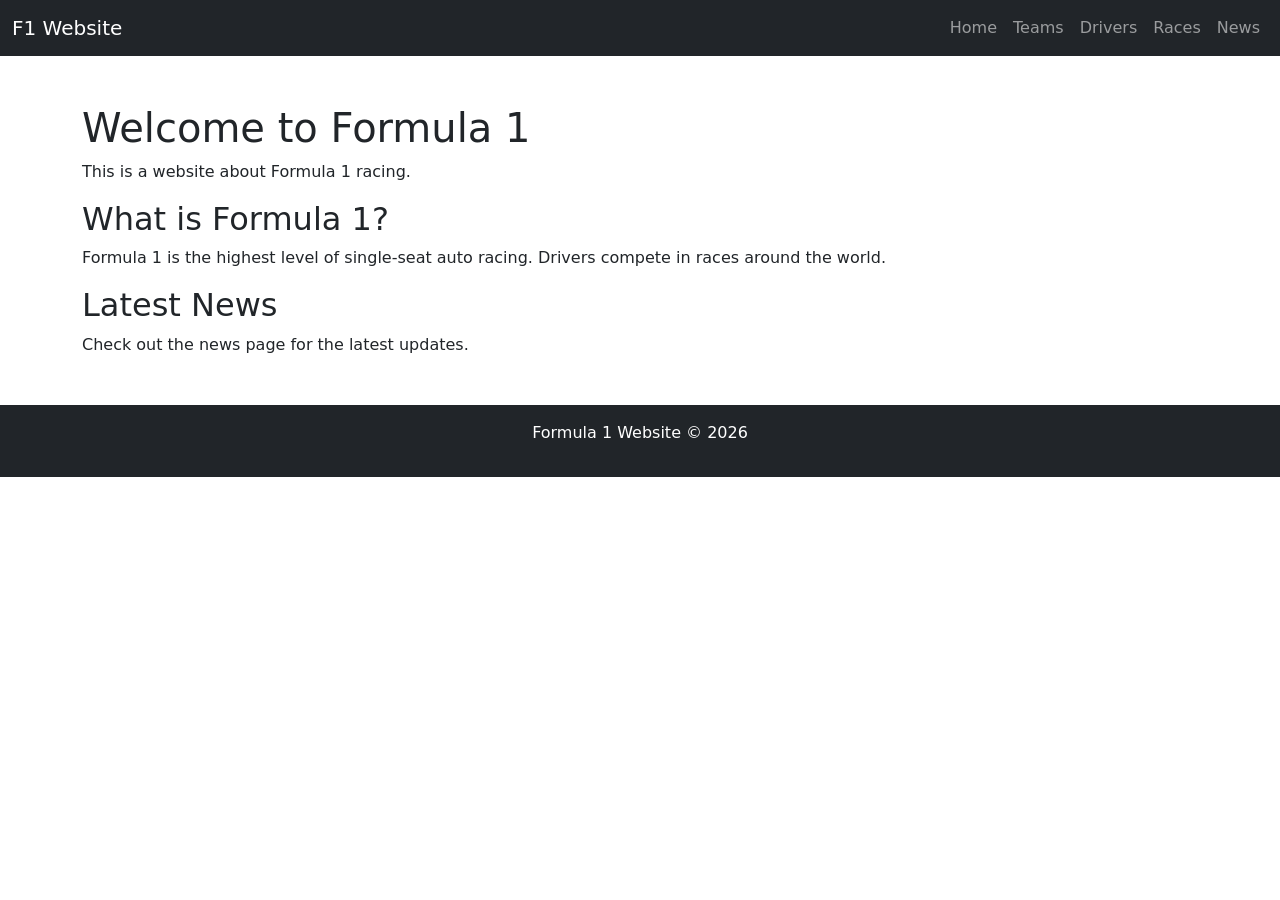
==== index.html @ 2538c76e "Create home page" ====
<!DOCTYPE html>
<html lang="en">
<head>
    <meta charset="UTF-8">
    <meta name="viewport" content="width=device-width, initial-scale=1.0">
    <title>Formula 1 Website</title>
    <link href="https://cdn.jsdelivr.net/npm/bootstrap@5.3.0/dist/css/bootstrap.min.css" rel="stylesheet">
    <link rel="stylesheet" href="css/style.css">
</head>
<body>
    <!-- Navigation -->
    <nav class="navbar navbar-expand-lg navbar-dark bg-dark">
        <div class="container-fluid">
            <a class="navbar-brand" href="index.html">F1 Website</a>
            <button class="navbar-toggler" type="button" data-bs-toggle="collapse" data-bs-target="#navbarNav">
                <span class="navbar-toggler-icon"></span>
            </button>
            <div class="collapse navbar-collapse" id="navbarNav">
                <ul class="navbar-nav ms-auto">
                    <li class="nav-item">
                        <a class="nav-link" href="index.html">Home</a>
                    </li>
                    <li class="nav-item">
                        <a class="nav-link" href="teams.html">Teams</a>
                    </li>
                    <li class="nav-item">
                        <a class="nav-link" href="drivers.html">Drivers</a>
                    </li>
                    <li class="nav-item">
                        <a class="nav-link" href="races.html">Races</a>
                    </li>
                    <li class="nav-item">
                        <a class="nav-link" href="news.html">News</a>
                    </li>
                </ul>
            </div>
        </div>
    </nav>

    <!-- Main Content -->
    <div class="container mt-5">
        <h1>Welcome to Formula 1</h1>
        <p>This is a website about Formula 1 racing.</p>
        
        <h2>What is Formula 1?</h2>
        <p>Formula 1 is the highest level of single-seat auto racing. Drivers compete in races around the world.</p>
        
        <h2>Latest News</h2>
        <p>Check out the news page for the latest updates.</p>
    </div>

    <!-- Footer -->
    <footer class="bg-dark text-white text-center mt-5 py-3">
        <p>Formula 1 Website &copy; 2026</p>
    </footer>

    <script src="https://cdn.jsdelivr.net/npm/bootstrap@5.3.0/dist/js/bootstrap.bundle.min.js"></script>
</body>
</html>
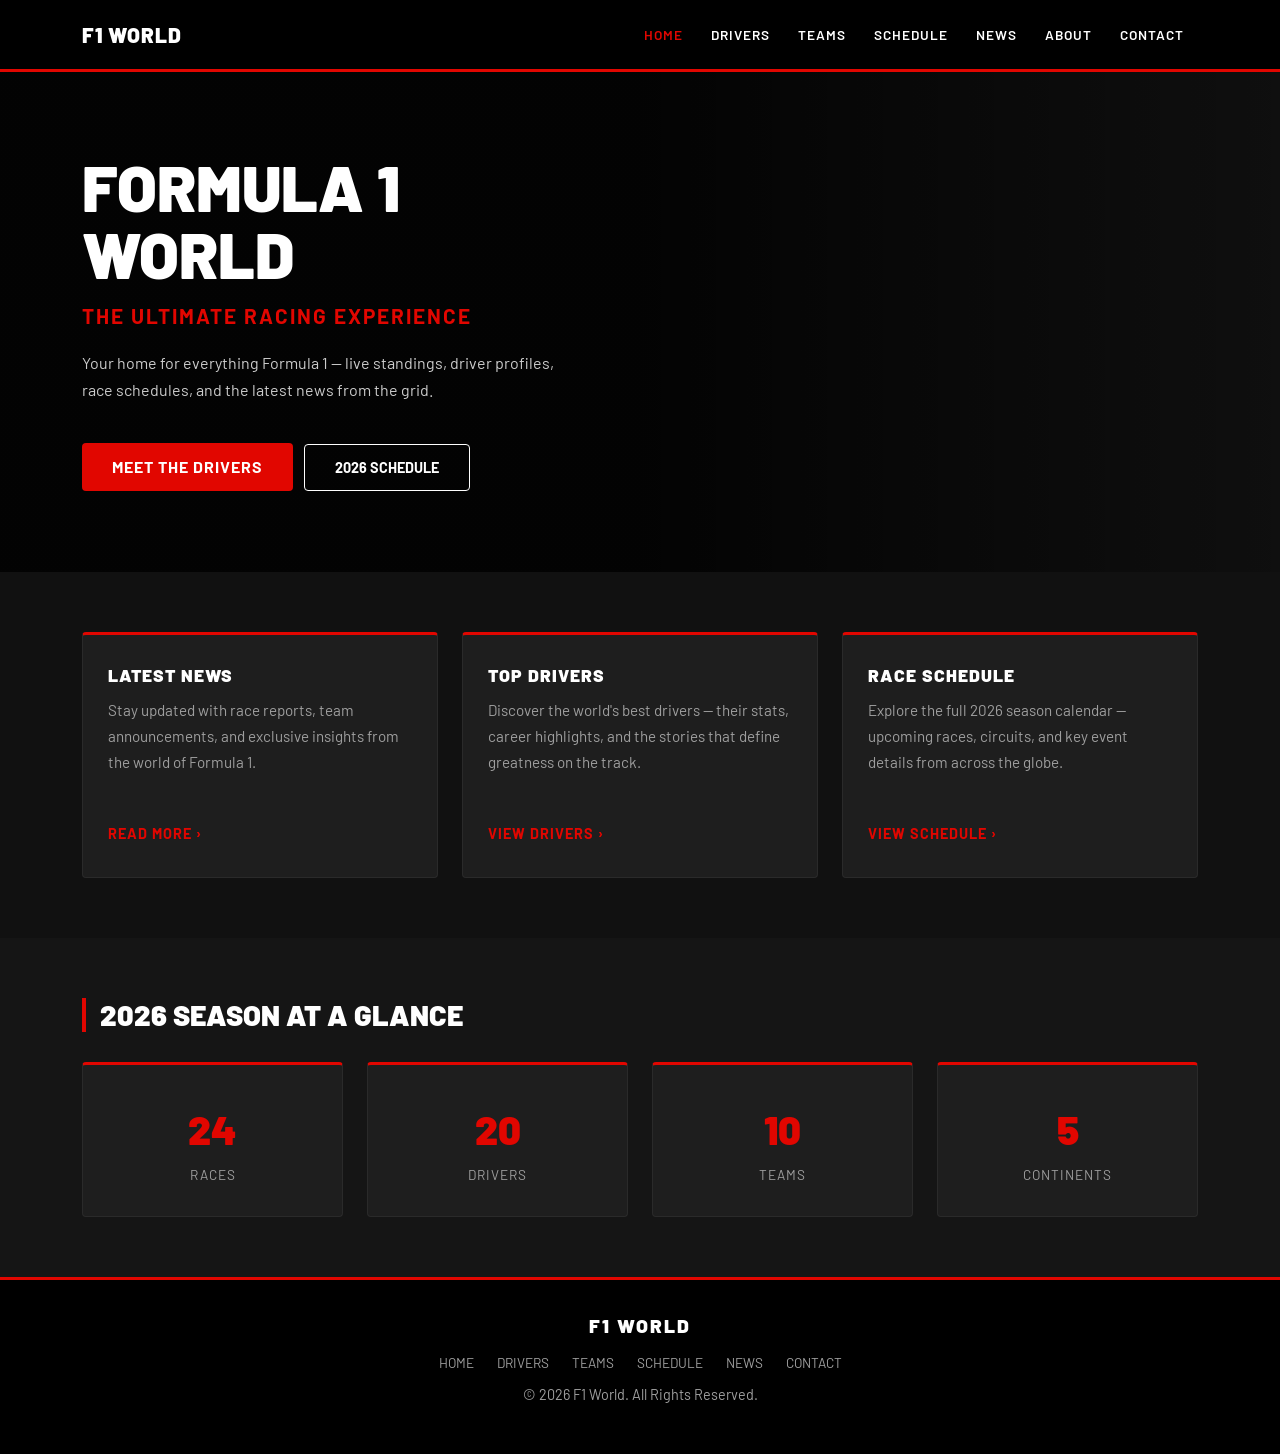
==== commit 12437728: "Add homepage with hero section and feature cards" ====
--- a/index.html
+++ b/index.html
@@ -3,57 +3,167 @@
 <head>
     <meta charset="UTF-8">
     <meta name="viewport" content="width=device-width, initial-scale=1.0">
-    <title>Formula 1 Website</title>
+    <title>F1 World - The Ultimate Racing Experience</title>
+    <!-- Bootstrap 5 CSS -->
     <link href="https://cdn.jsdelivr.net/npm/bootstrap@5.3.0/dist/css/bootstrap.min.css" rel="stylesheet">
+    <!-- Our custom CSS -->
     <link rel="stylesheet" href="css/style.css">
 </head>
 <body>
-    <!-- Navigation -->
-    <nav class="navbar navbar-expand-lg navbar-dark bg-dark">
-        <div class="container-fluid">
-            <a class="navbar-brand" href="index.html">F1 Website</a>
-            <button class="navbar-toggler" type="button" data-bs-toggle="collapse" data-bs-target="#navbarNav">
+
+    <!-- ===== NAVBAR ===== -->
+    <nav class="navbar navbar-expand-lg">
+        <div class="container">
+            <!-- Brand / Logo -->
+            <a class="navbar-brand" href="index.html">
+                <span>F1 World</span>
+            </a>
+
+            <!-- Hamburger button (shows on mobile) -->
+            <button class="navbar-toggler" type="button"
+                    data-bs-toggle="collapse"
+                    data-bs-target="#mainNavbar">
                 <span class="navbar-toggler-icon"></span>
             </button>
-            <div class="collapse navbar-collapse" id="navbarNav">
+
+            <!-- Nav links -->
+            <div class="collapse navbar-collapse" id="mainNavbar">
                 <ul class="navbar-nav ms-auto">
                     <li class="nav-item">
-                        <a class="nav-link" href="index.html">Home</a>
+                        <a class="nav-link active" href="index.html">Home</a>
+                    </li>
+                    <li class="nav-item">
+                        <a class="nav-link" href="drivers.html">Drivers</a>
                     </li>
                     <li class="nav-item">
                         <a class="nav-link" href="teams.html">Teams</a>
                     </li>
                     <li class="nav-item">
-                        <a class="nav-link" href="drivers.html">Drivers</a>
-                    </li>
-                    <li class="nav-item">
-                        <a class="nav-link" href="races.html">Races</a>
+                        <a class="nav-link" href="schedule.html">Schedule</a>
                     </li>
                     <li class="nav-item">
                         <a class="nav-link" href="news.html">News</a>
+                    </li>
+                    <li class="nav-item">
+                        <a class="nav-link" href="about.html">About</a>
+                    </li>
+                    <li class="nav-item">
+                        <a class="nav-link" href="contact.html">Contact</a>
                     </li>
                 </ul>
             </div>
         </div>
     </nav>
 
-    <!-- Main Content -->
-    <div class="container mt-5">
-        <h1>Welcome to Formula 1</h1>
-        <p>This is a website about Formula 1 racing.</p>
-        
-        <h2>What is Formula 1?</h2>
-        <p>Formula 1 is the highest level of single-seat auto racing. Drivers compete in races around the world.</p>
-        
-        <h2>Latest News</h2>
-        <p>Check out the news page for the latest updates.</p>
-    </div>
+    <!-- ===== HERO SECTION ===== -->
+    <section class="hero">
+        <div class="container">
+            <div class="row">
+                <div class="col-lg-7">
+                    <h1 class="hero-title">Formula 1<br>World</h1>
+                    <p class="hero-subtitle">The Ultimate Racing Experience</p>
+                    <p class="mt-3" style="color: #ccc; max-width: 480px;">
+                        Your home for everything Formula 1 — live standings, driver profiles, 
+                        race schedules, and the latest news from the grid.
+                    </p>
+                    <a href="drivers.html" class="btn btn-f1 mt-4 me-2">Meet the Drivers</a>
+                    <a href="schedule.html" class="btn mt-4" style="border:1px solid #fff; color:#fff; padding:12px 30px; border-radius:4px; font-weight:700; text-transform:uppercase; font-size:0.9rem;">
+                        2026 Schedule
+                    </a>
+                </div>
+            </div>
+        </div>
+    </section>
 
-    <!-- Footer -->
-    <footer class="bg-dark text-white text-center mt-5 py-3">
-        <p>Formula 1 Website &copy; 2026</p>
+    <!-- ===== FEATURE CARDS ===== -->
+    <section style="padding: 60px 0; background-color: #111;">
+        <div class="container">
+            <div class="row g-4">
+
+                <!-- Card 1: Latest News -->
+                <div class="col-md-4">
+                    <div class="feature-card">
+                        <h3>Latest News</h3>
+                        <p>Stay updated with race reports, team announcements, and exclusive insights from the world of Formula 1.</p>
+                        <br>
+                        <a href="news.html">Read More &rsaquo;</a>
+                    </div>
+                </div>
+
+                <!-- Card 2: Top Drivers -->
+                <div class="col-md-4">
+                    <div class="feature-card">
+                        <h3>Top Drivers</h3>
+                        <p>Discover the world's best drivers — their stats, career highlights, and the stories that define greatness on the track.</p>
+                        <br>
+                        <a href="drivers.html">View Drivers &rsaquo;</a>
+                    </div>
+                </div>
+
+                <!-- Card 3: Race Schedule -->
+                <div class="col-md-4">
+                    <div class="feature-card">
+                        <h3>Race Schedule</h3>
+                        <p>Explore the full 2026 season calendar — upcoming races, circuits, and key event details from across the globe.</p>
+                        <br>
+                        <a href="schedule.html">View Schedule &rsaquo;</a>
+                    </div>
+                </div>
+
+            </div>
+        </div>
+    </section>
+
+    <!-- ===== 2026 SEASON SNAPSHOT ===== -->
+    <section style="padding: 60px 0;">
+        <div class="container">
+            <h2 class="section-title">2026 Season at a Glance</h2>
+            <div class="row g-4 text-center">
+                <div class="col-6 col-md-3">
+                    <div style="border: 1px solid #2a2a2a; border-top: 3px solid #e10600; padding: 30px 10px; border-radius:4px; background:#1e1e1e;">
+                        <div style="font-size:2.5rem; font-weight:900; color:#e10600;">24</div>
+                        <div style="color:#9e9e9e; font-size:0.85rem; text-transform:uppercase; letter-spacing:1px;">Races</div>
+                    </div>
+                </div>
+                <div class="col-6 col-md-3">
+                    <div style="border: 1px solid #2a2a2a; border-top: 3px solid #e10600; padding: 30px 10px; border-radius:4px; background:#1e1e1e;">
+                        <div style="font-size:2.5rem; font-weight:900; color:#e10600;">20</div>
+                        <div style="color:#9e9e9e; font-size:0.85rem; text-transform:uppercase; letter-spacing:1px;">Drivers</div>
+                    </div>
+                </div>
+                <div class="col-6 col-md-3">
+                    <div style="border: 1px solid #2a2a2a; border-top: 3px solid #e10600; padding: 30px 10px; border-radius:4px; background:#1e1e1e;">
+                        <div style="font-size:2.5rem; font-weight:900; color:#e10600;">10</div>
+                        <div style="color:#9e9e9e; font-size:0.85rem; text-transform:uppercase; letter-spacing:1px;">Teams</div>
+                    </div>
+                </div>
+                <div class="col-6 col-md-3">
+                    <div style="border: 1px solid #2a2a2a; border-top: 3px solid #e10600; padding: 30px 10px; border-radius:4px; background:#1e1e1e;">
+                        <div style="font-size:2.5rem; font-weight:900; color:#e10600;">5</div>
+                        <div style="color:#9e9e9e; font-size:0.85rem; text-transform:uppercase; letter-spacing:1px;">Continents</div>
+                    </div>
+                </div>
+            </div>
+        </div>
+    </section>
+
+    <!-- ===== FOOTER ===== -->
+    <footer>
+        <div class="container">
+            <div class="footer-brand">F1 World</div>
+            <div class="mb-2">
+                <a href="index.html">Home</a>
+                <a href="drivers.html">Drivers</a>
+                <a href="teams.html">Teams</a>
+                <a href="schedule.html">Schedule</a>
+                <a href="news.html">News</a>
+                <a href="contact.html">Contact</a>
+            </div>
+            <p>&copy; 2026 F1 World. All Rights Reserved.</p>
+        </div>
     </footer>
 
+    <!-- Bootstrap 5 JS (needed for the mobile navbar toggle) -->
     <script src="https://cdn.jsdelivr.net/npm/bootstrap@5.3.0/dist/js/bootstrap.bundle.min.js"></script>
 </body>
-</html>
+</html>
--- a/css/style.css
+++ b/css/style.css
@@ -0,0 +1,388 @@
+@import url('https://fonts.googleapis.com/css2?family=Barlow:wght@400;600;700;900&display=swap');
+
+:root {
+    --f1-red: #e10600;
+    --f1-dark: #151515;
+    --f1-card: #1e1e1e;
+    --f1-gray: #9e9e9e;
+    --f1-white: #ffffff;
+    --f1-border: #2a2a2a;
+}
+
+* {
+    box-sizing: border-box;
+    margin: 0;
+    padding: 0;
+}
+
+body {
+    background-color: var(--f1-dark);
+    color: var(--f1-white);
+    font-family: 'Barlow', Arial, sans-serif;
+    font-size: 16px;
+    line-height: 1.7;
+}
+
+
+.navbar {
+    background-color: #000000 !important;
+    border-bottom: 3px solid var(--f1-red);
+    padding: 12px 0;
+}
+
+.navbar-brand img {
+    height: 30px;
+}
+
+.navbar-brand span {
+    color: var(--f1-white);
+    font-size: 1.3rem;
+    font-weight: 900;
+    letter-spacing: 1px;
+    text-transform: uppercase;
+}
+
+.navbar-nav .nav-link {
+    color: var(--f1-white) !important;
+    font-weight: 600;
+    text-transform: uppercase;
+    font-size: 0.85rem;
+    letter-spacing: 1px;
+    padding: 8px 14px !important;
+    transition: color 0.2s;
+}
+
+.navbar-nav .nav-link:hover,
+.navbar-nav .nav-link.active {
+    color: var(--f1-red) !important;
+}
+
+.navbar-toggler {
+    border-color: var(--f1-red);
+}
+
+.navbar-toggler-icon {
+    filter: invert(1);
+}
+
+.hero {
+    background: linear-gradient(to right, rgba(0,0,0,0.85) 50%, rgba(0,0,0,0.3) 100%),
+                url('https://images.unsplash.com/photo-1541773367428-7e7df2e52c77?w=1400&q=80') center/cover no-repeat;
+    min-height: 500px;
+    display: flex;
+    align-items: center;
+    padding: 80px 0;
+}
+
+.hero-title {
+    font-size: 4rem;
+    font-weight: 900;
+    line-height: 1.05;
+    text-transform: uppercase;
+    color: var(--f1-white);
+}
+
+.hero-subtitle {
+    color: var(--f1-red);
+    font-size: 1.3rem;
+    font-weight: 700;
+    text-transform: uppercase;
+    letter-spacing: 2px;
+    margin-top: 10px;
+}
+
+
+.page-banner {
+    background-color: #000;
+    border-bottom: 3px solid var(--f1-red);
+    padding: 40px 0;
+    text-align: center;
+}
+
+.page-banner h1 {
+    font-size: 2.5rem;
+    font-weight: 900;
+    text-transform: uppercase;
+    color: var(--f1-white);
+}
+
+.page-banner p {
+    color: var(--f1-gray);
+    font-size: 1rem;
+}
+
+.feature-card {
+    background-color: var(--f1-card);
+    border: 1px solid var(--f1-border);
+    border-top: 3px solid var(--f1-red);
+    border-radius: 4px;
+    padding: 30px 25px;
+    height: 100%;
+    transition: transform 0.2s, border-color 0.2s;
+}
+
+.feature-card:hover {
+    transform: translateY(-4px);
+    border-color: var(--f1-red);
+}
+
+.feature-card h3 {
+    font-size: 1.1rem;
+    font-weight: 900;
+    text-transform: uppercase;
+    letter-spacing: 1px;
+    margin-bottom: 12px;
+    color: var(--f1-white);
+}
+
+.feature-card p {
+    color: var(--f1-gray);
+    font-size: 0.95rem;
+}
+
+.feature-card a {
+    color: var(--f1-red);
+    font-weight: 700;
+    text-decoration: none;
+    font-size: 0.9rem;
+    text-transform: uppercase;
+    letter-spacing: 1px;
+}
+
+.feature-card a:hover {
+    text-decoration: underline;
+}
+
+.section-title {
+    font-size: 1.8rem;
+    font-weight: 900;
+    text-transform: uppercase;
+    color: var(--f1-white);
+    border-left: 4px solid var(--f1-red);
+    padding-left: 14px;
+    margin-bottom: 30px;
+}
+
+
+.driver-card {
+    background-color: var(--f1-card);
+    border: 1px solid var(--f1-border);
+    border-radius: 4px;
+    overflow: hidden;
+    transition: transform 0.2s;
+}
+
+.driver-card:hover {
+    transform: translateY(-4px);
+}
+
+.driver-card-top {
+    background-color: #000;
+    padding: 20px 20px 0 20px;
+    position: relative;
+}
+
+.driver-number {
+    font-size: 3.5rem;
+    font-weight: 900;
+    color: var(--f1-red);
+    opacity: 0.2;
+    position: absolute;
+    top: 10px;
+    right: 15px;
+    line-height: 1;
+}
+
+.driver-card-top h5 {
+    font-size: 1rem;
+    font-weight: 900;
+    text-transform: uppercase;
+    color: var(--f1-white);
+    margin: 0;
+}
+
+.driver-team {
+    color: var(--f1-gray);
+    font-size: 0.8rem;
+    text-transform: uppercase;
+    letter-spacing: 1px;
+}
+
+.driver-flag {
+    font-size: 1.5rem;
+    margin-top: 8px;
+    display: block;
+}
+
+.driver-stats {
+    padding: 15px 20px;
+    border-top: 1px solid var(--f1-border);
+    display: flex;
+    gap: 20px;
+}
+
+.driver-stats span {
+    font-size: 0.8rem;
+    color: var(--f1-gray);
+    text-transform: uppercase;
+    letter-spacing: 0.5px;
+}
+
+.driver-stats strong {
+    display: block;
+    font-size: 1.1rem;
+    font-weight: 900;
+    color: var(--f1-white);
+}
+
+.stripe-mercedes { border-top: 4px solid #00d2be; }
+.stripe-redbull   { border-top: 4px solid #0600ef; }
+.stripe-ferrari   { border-top: 4px solid #dc0000; }
+.stripe-mclaren   { border-top: 4px solid #ff8000; }
+.stripe-alpine    { border-top: 4px solid #0090ff; }
+.stripe-aston     { border-top: 4px solid #006f62; }
+.stripe-williams  { border-top: 4px solid #005aff; }
+.stripe-haas      { border-top: 4px solid #b6babd; }
+.stripe-rb        { border-top: 4px solid #1434cb; }
+.stripe-sauber    { border-top: 4px solid #52e252; }
+
+/* ---- Contact Form ---- */
+.contact-section {
+    padding: 60px 0;
+}
+
+.contact-form-wrapper {
+    background-color: var(--f1-card);
+    border: 1px solid var(--f1-border);
+    border-top: 3px solid var(--f1-red);
+    border-radius: 4px;
+    padding: 40px;
+}
+
+.contact-form-wrapper label {
+    color: var(--f1-gray);
+    font-size: 0.85rem;
+    font-weight: 700;
+    text-transform: uppercase;
+    letter-spacing: 1px;
+    margin-bottom: 6px;
+}
+
+.contact-form-wrapper .form-control,
+.contact-form-wrapper .form-select {
+    background-color: #111;
+    border: 1px solid var(--f1-border);
+    color: var(--f1-white);
+    border-radius: 4px;
+    padding: 12px 16px;
+    font-size: 1rem;
+    font-family: 'Barlow', Arial, sans-serif;
+}
+
+.contact-form-wrapper .form-control:focus,
+.contact-form-wrapper .form-select:focus {
+    background-color: #111;
+    border-color: var(--f1-red);
+    color: var(--f1-white);
+    box-shadow: 0 0 0 2px rgba(225, 6, 0, 0.25);
+}
+
+.contact-form-wrapper .form-control::placeholder {
+    color: #555;
+}
+
+.btn-f1 {
+    background-color: var(--f1-red);
+    color: var(--f1-white);
+    font-weight: 700;
+    text-transform: uppercase;
+    letter-spacing: 1px;
+    border: none;
+    padding: 12px 30px;
+    border-radius: 4px;
+    font-size: 1rem;
+    cursor: pointer;
+    transition: background-color 0.2s;
+}
+
+.btn-f1:hover {
+    background-color: #b80500;
+    color: var(--f1-white);
+}
+
+.error-msg {
+    color: var(--f1-red);
+    font-size: 0.82rem;
+    margin-top: 4px;
+    display: none;
+}
+
+.contact-info-box {
+    background-color: var(--f1-card);
+    border: 1px solid var(--f1-border);
+    border-radius: 4px;
+    padding: 25px;
+    margin-bottom: 20px;
+}
+
+.contact-info-box h5 {
+    font-weight: 900;
+    text-transform: uppercase;
+    font-size: 0.95rem;
+    color: var(--f1-white);
+    margin-bottom: 8px;
+}
+
+.contact-info-box p {
+    color: var(--f1-gray);
+    font-size: 0.9rem;
+    margin: 0;
+}
+
+.contact-info-box a {
+    color: var(--f1-red);
+    text-decoration: none;
+}
+
+/* ---- Footer ---- */
+footer {
+    background-color: #000;
+    border-top: 3px solid var(--f1-red);
+    padding: 30px 0;
+    text-align: center;
+    color: var(--f1-gray);
+    font-size: 0.9rem;
+}
+
+footer .footer-brand {
+    font-size: 1.2rem;
+    font-weight: 900;
+    text-transform: uppercase;
+    color: var(--f1-white);
+    letter-spacing: 2px;
+    margin-bottom: 8px;
+}
+
+footer a {
+    color: var(--f1-gray);
+    text-decoration: none;
+    margin: 0 10px;
+    font-size: 0.85rem;
+    text-transform: uppercase;
+}
+
+footer a:hover {
+    color: var(--f1-red);
+}
+
+/* ---- Responsive tweaks ---- */
+@media (max-width: 768px) {
+    .hero-title {
+        font-size: 2.5rem;
+    }
+
+    .hero {
+        min-height: 380px;
+        padding: 60px 0;
+    }
+}
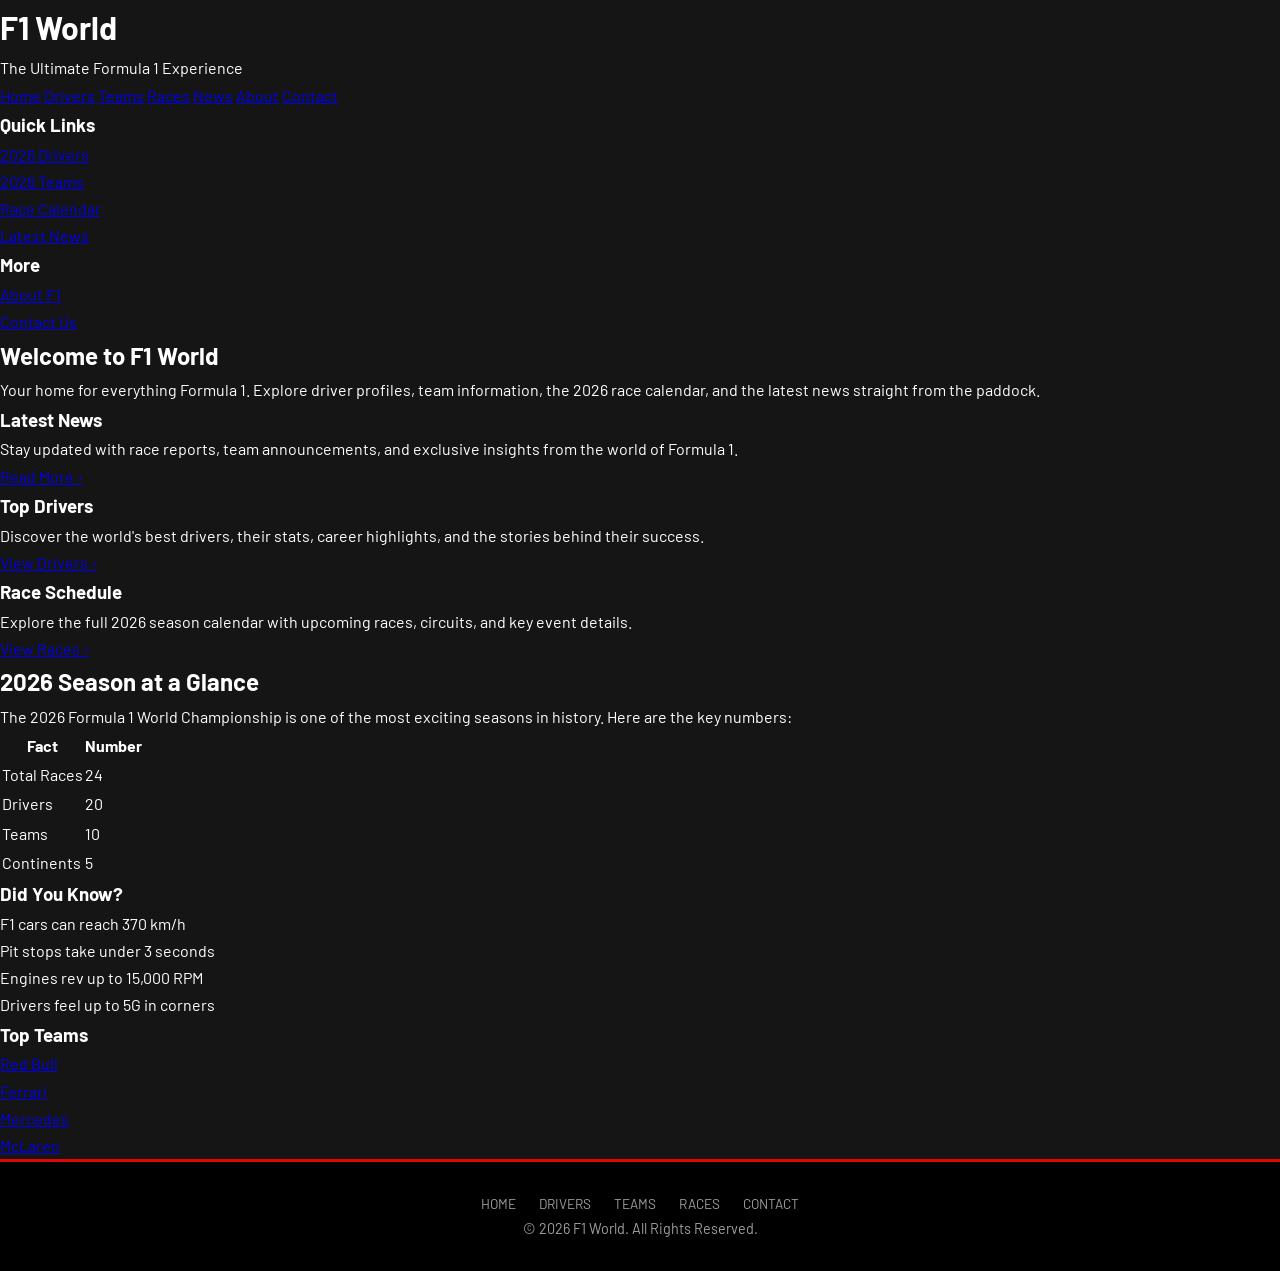
==== commit 4130a549: "Update index page" ====
--- a/index.html
+++ b/index.html
@@ -2,168 +2,132 @@
 <html lang="en">
 <head>
     <meta charset="UTF-8">
-    <meta name="viewport" content="width=device-width, initial-scale=1.0">
-    <title>F1 World - The Ultimate Racing Experience</title>
-    <!-- Bootstrap 5 CSS -->
-    <link href="https://cdn.jsdelivr.net/npm/bootstrap@5.3.0/dist/css/bootstrap.min.css" rel="stylesheet">
-    <!-- Our custom CSS -->
+    <title>F1 World - Home</title>
     <link rel="stylesheet" href="css/style.css">
 </head>
 <body>
 
-    <!-- ===== NAVBAR ===== -->
-    <nav class="navbar navbar-expand-lg">
-        <div class="container">
-            <!-- Brand / Logo -->
-            <a class="navbar-brand" href="index.html">
-                <span>F1 World</span>
-            </a>
+    <!-- Header -->
+    <header>
+        <h1>F1 World</h1>
+        <p>The Ultimate Formula 1 Experience</p>
+    </header>
 
-            <!-- Hamburger button (shows on mobile) -->
-            <button class="navbar-toggler" type="button"
-                    data-bs-toggle="collapse"
-                    data-bs-target="#mainNavbar">
-                <span class="navbar-toggler-icon"></span>
-            </button>
-
-            <!-- Nav links -->
-            <div class="collapse navbar-collapse" id="mainNavbar">
-                <ul class="navbar-nav ms-auto">
-                    <li class="nav-item">
-                        <a class="nav-link active" href="index.html">Home</a>
-                    </li>
-                    <li class="nav-item">
-                        <a class="nav-link" href="drivers.html">Drivers</a>
-                    </li>
-                    <li class="nav-item">
-                        <a class="nav-link" href="teams.html">Teams</a>
-                    </li>
-                    <li class="nav-item">
-                        <a class="nav-link" href="schedule.html">Schedule</a>
-                    </li>
-                    <li class="nav-item">
-                        <a class="nav-link" href="news.html">News</a>
-                    </li>
-                    <li class="nav-item">
-                        <a class="nav-link" href="about.html">About</a>
-                    </li>
-                    <li class="nav-item">
-                        <a class="nav-link" href="contact.html">Contact</a>
-                    </li>
-                </ul>
-            </div>
-        </div>
+    <!-- Top Navigation Bar -->
+    <nav class="top-nav">
+        <a href="index.html">Home</a>
+        <a href="drivers.html">Drivers</a>
+        <a href="teams.html">Teams</a>
+        <a href="races.html">Races</a>
+        <a href="news.html">News</a>
+        <a href="about.html">About</a>
+        <a href="contact.html">Contact</a>
     </nav>
 
-    <!-- ===== HERO SECTION ===== -->
-    <section class="hero">
-        <div class="container">
-            <div class="row">
-                <div class="col-lg-7">
-                    <h1 class="hero-title">Formula 1<br>World</h1>
-                    <p class="hero-subtitle">The Ultimate Racing Experience</p>
-                    <p class="mt-3" style="color: #ccc; max-width: 480px;">
-                        Your home for everything Formula 1 — live standings, driver profiles, 
-                        race schedules, and the latest news from the grid.
-                    </p>
-                    <a href="drivers.html" class="btn btn-f1 mt-4 me-2">Meet the Drivers</a>
-                    <a href="schedule.html" class="btn mt-4" style="border:1px solid #fff; color:#fff; padding:12px 30px; border-radius:4px; font-weight:700; text-transform:uppercase; font-size:0.9rem;">
-                        2026 Schedule
-                    </a>
+    <!-- Main Layout -->
+    <div class="container">
+
+        <!-- Left Sidebar -->
+        <aside class="sidebar left-sidebar">
+            <h3>Quick Links</h3>
+            <ul>
+                <li><a href="drivers.html">2026 Drivers</a></li>
+                <li><a href="teams.html">2026 Teams</a></li>
+                <li><a href="races.html">Race Calendar</a></li>
+                <li><a href="news.html">Latest News</a></li>
+            </ul>
+            <h3>More</h3>
+            <ul>
+                <li><a href="about.html">About F1</a></li>
+                <li><a href="contact.html">Contact Us</a></li>
+            </ul>
+        </aside>
+
+        <!-- Main Content -->
+        <main>
+            <h2>Welcome to F1 World</h2>
+            <p>
+                Your home for everything Formula 1. Explore driver profiles,
+                team information, the 2026 race calendar, and the latest news
+                straight from the paddock.
+            </p>
+
+            <!-- Feature Cards -->
+            <div class="cards-row">
+                <div class="card">
+                    <h3>Latest News</h3>
+                    <p>Stay updated with race reports, team announcements, and exclusive insights from the world of Formula 1.</p>
+                    <a href="news.html">Read More &rsaquo;</a>
+                </div>
+                <div class="card">
+                    <h3>Top Drivers</h3>
+                    <p>Discover the world's best drivers, their stats, career highlights, and the stories behind their success.</p>
+                    <a href="drivers.html">View Drivers &rsaquo;</a>
+                </div>
+                <div class="card">
+                    <h3>Race Schedule</h3>
+                    <p>Explore the full 2026 season calendar with upcoming races, circuits, and key event details.</p>
+                    <a href="races.html">View Races &rsaquo;</a>
                 </div>
             </div>
-        </div>
-    </section>
 
-    <!-- ===== FEATURE CARDS ===== -->
-    <section style="padding: 60px 0; background-color: #111;">
-        <div class="container">
-            <div class="row g-4">
+            <h2>2026 Season at a Glance</h2>
+            <p>The 2026 Formula 1 World Championship is one of the most exciting seasons in history. Here are the key numbers:</p>
+            <table>
+                <tr>
+                    <th>Fact</th>
+                    <th>Number</th>
+                </tr>
+                <tr>
+                    <td>Total Races</td>
+                    <td>24</td>
+                </tr>
+                <tr>
+                    <td>Drivers</td>
+                    <td>20</td>
+                </tr>
+                <tr>
+                    <td>Teams</td>
+                    <td>10</td>
+                </tr>
+                <tr>
+                    <td>Continents</td>
+                    <td>5</td>
+                </tr>
+            </table>
+        </main>
 
-                <!-- Card 1: Latest News -->
-                <div class="col-md-4">
-                    <div class="feature-card">
-                        <h3>Latest News</h3>
-                        <p>Stay updated with race reports, team announcements, and exclusive insights from the world of Formula 1.</p>
-                        <br>
-                        <a href="news.html">Read More &rsaquo;</a>
-                    </div>
-                </div>
+        <!-- Right Sidebar -->
+        <aside class="sidebar right-sidebar">
+            <h3>Did You Know?</h3>
+            <ul>
+                <li>F1 cars can reach 370 km/h</li>
+                <li>Pit stops take under 3 seconds</li>
+                <li>Engines rev up to 15,000 RPM</li>
+                <li>Drivers feel up to 5G in corners</li>
+            </ul>
+            <h3>Top Teams</h3>
+            <ul>
+                <li><a href="teams.html">Red Bull</a></li>
+                <li><a href="teams.html">Ferrari</a></li>
+                <li><a href="teams.html">Mercedes</a></li>
+                <li><a href="teams.html">McLaren</a></li>
+            </ul>
+        </aside>
 
-                <!-- Card 2: Top Drivers -->
-                <div class="col-md-4">
-                    <div class="feature-card">
-                        <h3>Top Drivers</h3>
-                        <p>Discover the world's best drivers — their stats, career highlights, and the stories that define greatness on the track.</p>
-                        <br>
-                        <a href="drivers.html">View Drivers &rsaquo;</a>
-                    </div>
-                </div>
+    </div><!-- end .container -->
 
-                <!-- Card 3: Race Schedule -->
-                <div class="col-md-4">
-                    <div class="feature-card">
-                        <h3>Race Schedule</h3>
-                        <p>Explore the full 2026 season calendar — upcoming races, circuits, and key event details from across the globe.</p>
-                        <br>
-                        <a href="schedule.html">View Schedule &rsaquo;</a>
-                    </div>
-                </div>
-
-            </div>
-        </div>
-    </section>
-
-    <!-- ===== 2026 SEASON SNAPSHOT ===== -->
-    <section style="padding: 60px 0;">
-        <div class="container">
-            <h2 class="section-title">2026 Season at a Glance</h2>
-            <div class="row g-4 text-center">
-                <div class="col-6 col-md-3">
-                    <div style="border: 1px solid #2a2a2a; border-top: 3px solid #e10600; padding: 30px 10px; border-radius:4px; background:#1e1e1e;">
-                        <div style="font-size:2.5rem; font-weight:900; color:#e10600;">24</div>
-                        <div style="color:#9e9e9e; font-size:0.85rem; text-transform:uppercase; letter-spacing:1px;">Races</div>
-                    </div>
-                </div>
-                <div class="col-6 col-md-3">
-                    <div style="border: 1px solid #2a2a2a; border-top: 3px solid #e10600; padding: 30px 10px; border-radius:4px; background:#1e1e1e;">
-                        <div style="font-size:2.5rem; font-weight:900; color:#e10600;">20</div>
-                        <div style="color:#9e9e9e; font-size:0.85rem; text-transform:uppercase; letter-spacing:1px;">Drivers</div>
-                    </div>
-                </div>
-                <div class="col-6 col-md-3">
-                    <div style="border: 1px solid #2a2a2a; border-top: 3px solid #e10600; padding: 30px 10px; border-radius:4px; background:#1e1e1e;">
-                        <div style="font-size:2.5rem; font-weight:900; color:#e10600;">10</div>
-                        <div style="color:#9e9e9e; font-size:0.85rem; text-transform:uppercase; letter-spacing:1px;">Teams</div>
-                    </div>
-                </div>
-                <div class="col-6 col-md-3">
-                    <div style="border: 1px solid #2a2a2a; border-top: 3px solid #e10600; padding: 30px 10px; border-radius:4px; background:#1e1e1e;">
-                        <div style="font-size:2.5rem; font-weight:900; color:#e10600;">5</div>
-                        <div style="color:#9e9e9e; font-size:0.85rem; text-transform:uppercase; letter-spacing:1px;">Continents</div>
-                    </div>
-                </div>
-            </div>
-        </div>
-    </section>
-
-    <!-- ===== FOOTER ===== -->
+    <!-- Footer -->
     <footer>
-        <div class="container">
-            <div class="footer-brand">F1 World</div>
-            <div class="mb-2">
-                <a href="index.html">Home</a>
-                <a href="drivers.html">Drivers</a>
-                <a href="teams.html">Teams</a>
-                <a href="schedule.html">Schedule</a>
-                <a href="news.html">News</a>
-                <a href="contact.html">Contact</a>
-            </div>
-            <p>&copy; 2026 F1 World. All Rights Reserved.</p>
-        </div>
+        <p>
+            <a href="index.html">Home</a>
+            <a href="drivers.html">Drivers</a>
+            <a href="teams.html">Teams</a>
+            <a href="races.html">Races</a>
+            <a href="contact.html">Contact</a>
+        </p>
+        <p>&copy; 2026 F1 World. All Rights Reserved.</p>
     </footer>
 
-    <!-- Bootstrap 5 JS (needed for the mobile navbar toggle) -->
-    <script src="https://cdn.jsdelivr.net/npm/bootstrap@5.3.0/dist/js/bootstrap.bundle.min.js"></script>
 </body>
-</html>+</html>
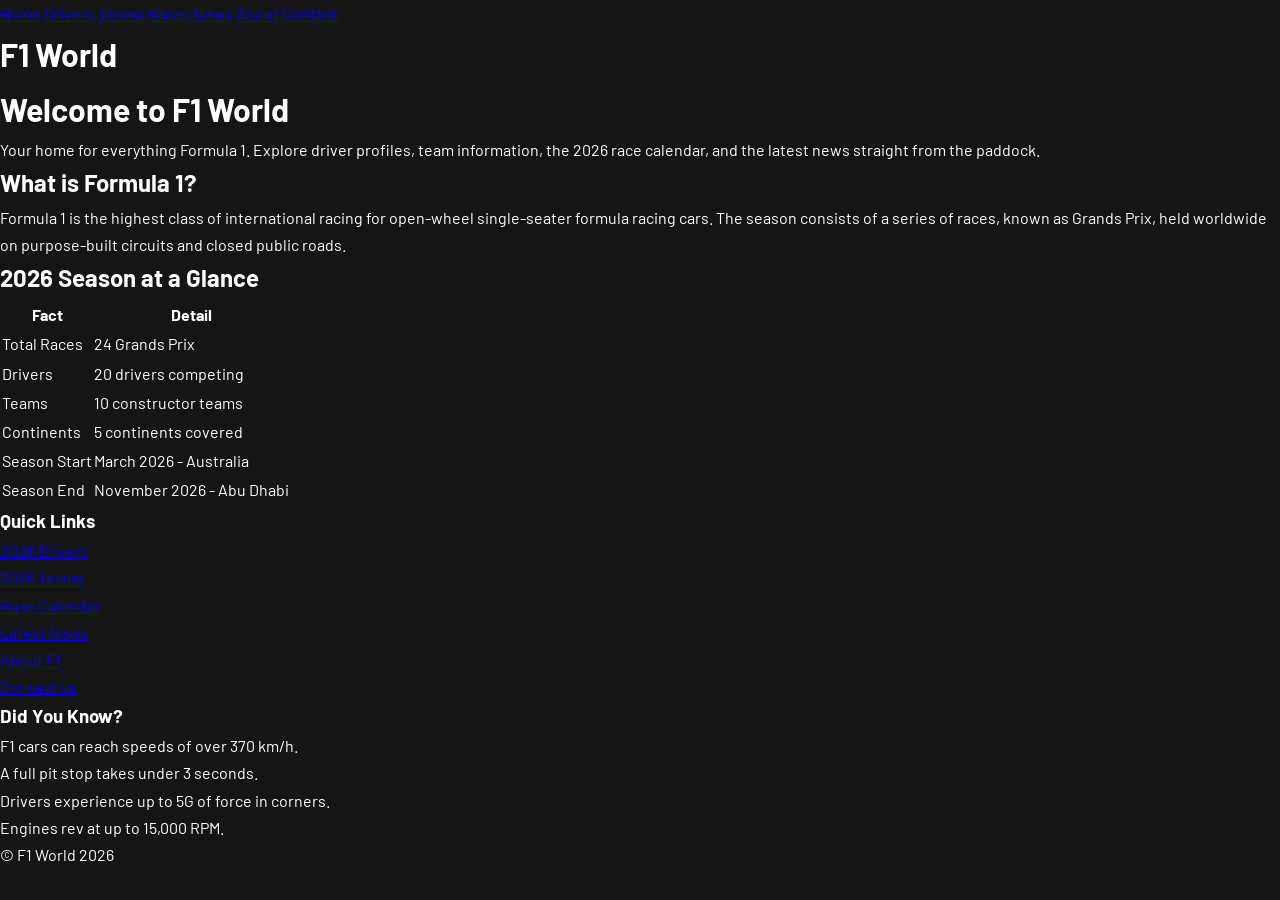
==== commit c8e8c1a6: "Update index page" ====
--- a/index.html
+++ b/index.html
@@ -2,19 +2,14 @@
 <html lang="en">
 <head>
     <meta charset="UTF-8">
+    <meta name="viewport" content="width=device-width, initial-scale=1.0">
     <title>F1 World - Home</title>
     <link rel="stylesheet" href="css/style.css">
 </head>
 <body>
 
-    <!-- Header -->
-    <header>
-        <h1>F1 World</h1>
-        <p>The Ultimate Formula 1 Experience</p>
-    </header>
-
-    <!-- Top Navigation Bar -->
-    <nav class="top-nav">
+    <!-- Top Navigation -->
+    <div class="toplink">
         <a href="index.html">Home</a>
         <a href="drivers.html">Drivers</a>
         <a href="teams.html">Teams</a>
@@ -22,112 +17,91 @@
         <a href="news.html">News</a>
         <a href="about.html">About</a>
         <a href="contact.html">Contact</a>
-    </nav>
+    </div>
 
-    <!-- Main Layout -->
-    <div class="container">
+    <!-- Banner -->
+    <div class="banner">
+        <h1>F1 World</h1>
+    </div>
 
-        <!-- Left Sidebar -->
-        <aside class="sidebar left-sidebar">
-            <h3>Quick Links</h3>
-            <ul>
-                <li><a href="drivers.html">2026 Drivers</a></li>
-                <li><a href="teams.html">2026 Teams</a></li>
-                <li><a href="races.html">Race Calendar</a></li>
-                <li><a href="news.html">Latest News</a></li>
-            </ul>
-            <h3>More</h3>
-            <ul>
-                <li><a href="about.html">About F1</a></li>
-                <li><a href="contact.html">Contact Us</a></li>
-            </ul>
-        </aside>
+    <!-- Row: Content + Sidebar -->
+    <div class="row">
 
-        <!-- Main Content -->
-        <main>
-            <h2>Welcome to F1 World</h2>
+        <div class="content">
+            <h1>Welcome to F1 World</h1>
             <p>
                 Your home for everything Formula 1. Explore driver profiles,
                 team information, the 2026 race calendar, and the latest news
                 straight from the paddock.
             </p>
 
-            <!-- Feature Cards -->
-            <div class="cards-row">
-                <div class="card">
-                    <h3>Latest News</h3>
-                    <p>Stay updated with race reports, team announcements, and exclusive insights from the world of Formula 1.</p>
-                    <a href="news.html">Read More &rsaquo;</a>
-                </div>
-                <div class="card">
-                    <h3>Top Drivers</h3>
-                    <p>Discover the world's best drivers, their stats, career highlights, and the stories behind their success.</p>
-                    <a href="drivers.html">View Drivers &rsaquo;</a>
-                </div>
-                <div class="card">
-                    <h3>Race Schedule</h3>
-                    <p>Explore the full 2026 season calendar with upcoming races, circuits, and key event details.</p>
-                    <a href="races.html">View Races &rsaquo;</a>
-                </div>
-            </div>
+            <h2>What is Formula 1?</h2>
+            <p>
+                Formula 1 is the highest class of international racing for open-wheel
+                single-seater formula racing cars. The season consists of a series of
+                races, known as Grands Prix, held worldwide on purpose-built circuits
+                and closed public roads.
+            </p>
 
             <h2>2026 Season at a Glance</h2>
-            <p>The 2026 Formula 1 World Championship is one of the most exciting seasons in history. Here are the key numbers:</p>
             <table>
-                <tr>
-                    <th>Fact</th>
-                    <th>Number</th>
-                </tr>
-                <tr>
-                    <td>Total Races</td>
-                    <td>24</td>
-                </tr>
-                <tr>
-                    <td>Drivers</td>
-                    <td>20</td>
-                </tr>
-                <tr>
-                    <td>Teams</td>
-                    <td>10</td>
-                </tr>
-                <tr>
-                    <td>Continents</td>
-                    <td>5</td>
-                </tr>
+                <thead>
+                    <tr>
+                        <th>Fact</th>
+                        <th>Detail</th>
+                    </tr>
+                </thead>
+                <tbody>
+                    <tr>
+                        <td>Total Races</td>
+                        <td>24 Grands Prix</td>
+                    </tr>
+                    <tr>
+                        <td>Drivers</td>
+                        <td>20 drivers competing</td>
+                    </tr>
+                    <tr>
+                        <td>Teams</td>
+                        <td>10 constructor teams</td>
+                    </tr>
+                    <tr>
+                        <td>Continents</td>
+                        <td>5 continents covered</td>
+                    </tr>
+                    <tr>
+                        <td>Season Start</td>
+                        <td>March 2026 - Australia</td>
+                    </tr>
+                    <tr>
+                        <td>Season End</td>
+                        <td>November 2026 - Abu Dhabi</td>
+                    </tr>
+                </tbody>
             </table>
-        </main>
+        </div>
 
-        <!-- Right Sidebar -->
-        <aside class="sidebar right-sidebar">
+        <div class="right_side_bar">
+            <h3>Quick Links</h3>
+            <p><a href="drivers.html">2026 Drivers</a></p>
+            <p><a href="teams.html">2026 Teams</a></p>
+            <p><a href="races.html">Race Calendar</a></p>
+            <p><a href="news.html">Latest News</a></p>
+            <p><a href="about.html">About F1</a></p>
+            <p><a href="contact.html">Contact Us</a></p>
+
             <h3>Did You Know?</h3>
-            <ul>
-                <li>F1 cars can reach 370 km/h</li>
-                <li>Pit stops take under 3 seconds</li>
-                <li>Engines rev up to 15,000 RPM</li>
-                <li>Drivers feel up to 5G in corners</li>
-            </ul>
-            <h3>Top Teams</h3>
-            <ul>
-                <li><a href="teams.html">Red Bull</a></li>
-                <li><a href="teams.html">Ferrari</a></li>
-                <li><a href="teams.html">Mercedes</a></li>
-                <li><a href="teams.html">McLaren</a></li>
-            </ul>
-        </aside>
+            <p>F1 cars can reach speeds of over 370 km/h.</p>
+            <p>A full pit stop takes under 3 seconds.</p>
+            <p>Drivers experience up to 5G of force in corners.</p>
+            <p>Engines rev at up to 15,000 RPM.</p>
+        </div>
 
-    </div><!-- end .container -->
+    </div><!-- end .row -->
 
     <!-- Footer -->
-    <footer>
-        <p>
-            <a href="index.html">Home</a>
-            <a href="drivers.html">Drivers</a>
-            <a href="teams.html">Teams</a>
-            <a href="races.html">Races</a>
-            <a href="contact.html">Contact</a>
-        </p>
-        <p>&copy; 2026 F1 World. All Rights Reserved.</p>
-    </footer>
+    <div class="footer">
+        &copy; F1 World 2026
+    </div>
 
 </body>
 </html>
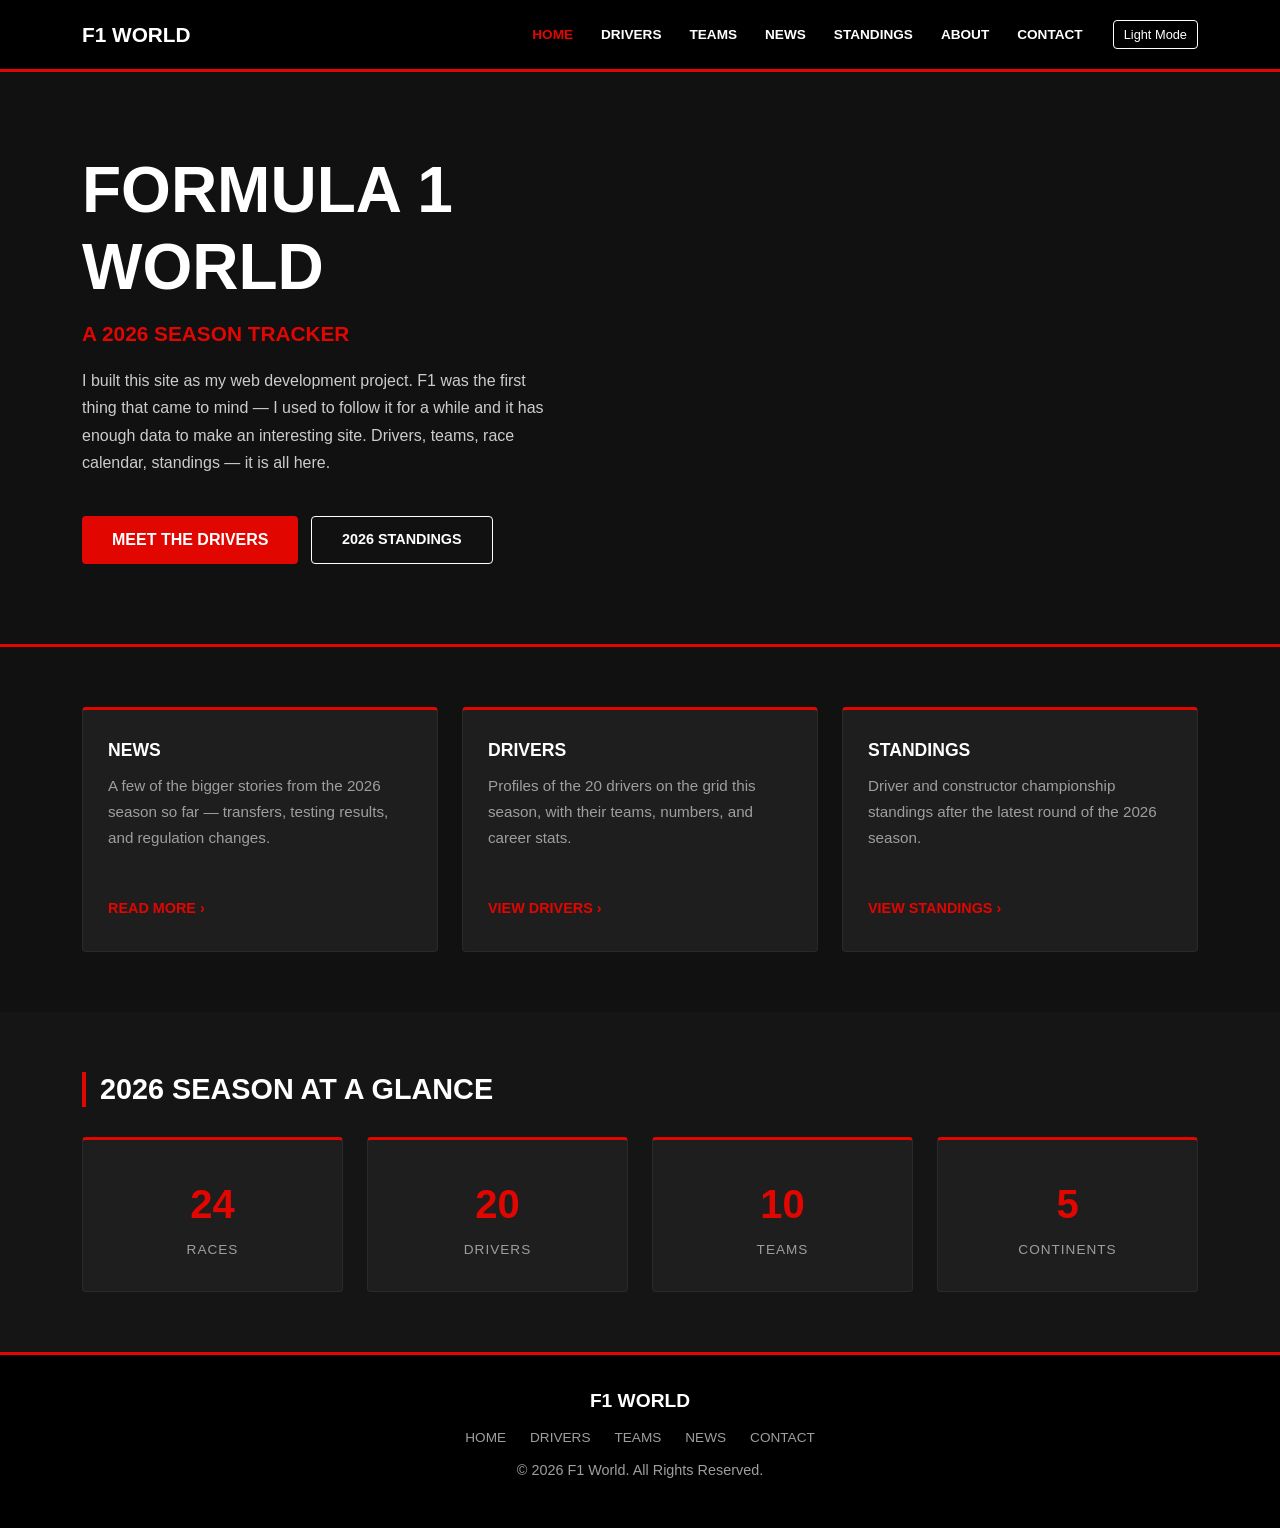
==== commit f225e36c: "Add  HTML pages" ====
--- a/index.html
+++ b/index.html
@@ -3,105 +3,144 @@
 <head>
     <meta charset="UTF-8">
     <meta name="viewport" content="width=device-width, initial-scale=1.0">
-    <title>F1 World - Home</title>
+    <title>F1 World - 2026 Season Tracker</title>
+    <!-- Bootstrap 5 CSS -->
+    <link href="https://cdn.jsdelivr.net/npm/bootstrap@5.3.0/dist/css/bootstrap.min.css" rel="stylesheet">
+    <!-- Our custom CSS -->
     <link rel="stylesheet" href="css/style.css">
 </head>
 <body>
 
-    <!-- Top Navigation -->
-    <div class="toplink">
-        <a href="index.html">Home</a>
-        <a href="drivers.html">Drivers</a>
-        <a href="teams.html">Teams</a>
-        <a href="races.html">Races</a>
-        <a href="news.html">News</a>
-        <a href="about.html">About</a>
-        <a href="contact.html">Contact</a>
-    </div>
+    <!-- ===== NAVBAR ===== -->
+        <nav class="navbar navbar-expand-lg">
+        <div class="container">
+            <a class="navbar-brand" href="index.html"><span>F1 World</span></a>
+            <button class="navbar-toggler" type="button" data-bs-toggle="collapse" data-bs-target="#mainNavbar">
+                <span class="navbar-toggler-icon"></span>
+            </button>
+            <div class="collapse navbar-collapse" id="mainNavbar">
+                <ul class="navbar-nav ms-auto">
+                    <li class="nav-item"><a class="nav-link active" href="index.html">Home</a></li>
+                    <li class="nav-item"><a class="nav-link " href="drivers.html">Drivers</a></li>
+                    <li class="nav-item"><a class="nav-link " href="teams.html">Teams</a></li>
+                    <li class="nav-item"><a class="nav-link " href="news.html">News</a></li>
+                    <li class="nav-item"><a class="nav-link " href="standings.html">Standings</a></li>
+                    <li class="nav-item"><a class="nav-link " href="about.html">About</a></li>
+                    <li class="nav-item"><a class="nav-link " href="contact.html">Contact</a></li>
+                </ul>
+                <button id="darkModeToggle" class="btn btn-sm ms-3">Light Mode</button>
+            </div>
+        </div>
+    </nav>
 
-    <!-- Banner -->
-    <div class="banner">
-        <h1>F1 World</h1>
-    </div>
+    <!-- ===== HERO SECTION ===== -->
+        <section class="hero">
+        <div class="container">
+            <div class="row">
+                <div class="col-lg-7">
+                    <h1 class="hero-title">Formula 1<br>World</h1>
+                    <p class="hero-subtitle">A 2026 Season Tracker</p>
+                    <p class="mt-3" style="color: #ccc; max-width: 480px;">
+                        I built this site as my web development project. F1 was the first thing 
+                        that came to mind — I used to follow it for a while and it has 
+                        enough data to make an interesting site. Drivers, teams, race calendar, 
+                        standings — it is all here.
+                    </p>
+                    <a href="drivers.html" class="btn btn-f1 mt-4 me-2">Meet the Drivers</a>
+                    <a href="standings.html" class="btn mt-4" style="border:1px solid #fff; color:#fff; padding:12px 30px; border-radius:4px; font-weight:700; text-transform:uppercase; font-size:0.9rem;">
+                        2026 Standings
+                    </a>
+                </div>
+            </div>
+        </div>
+    </section>
 
-    <!-- Row: Content + Sidebar -->
-    <div class="row">
+    <!-- ===== FEATURE CARDS ===== -->
+        <section style="padding: 60px 0; background-color: #111;">
+        <div class="container">
+            <div class="row g-4">
 
-        <div class="content">
-            <h1>Welcome to F1 World</h1>
-            <p>
-                Your home for everything Formula 1. Explore driver profiles,
-                team information, the 2026 race calendar, and the latest news
-                straight from the paddock.
-            </p>
+                <div class="col-md-4">
+                    <div class="feature-card">
+                        <h3>News</h3>
+                        <p>A few of the bigger stories from the 2026 season so far — transfers, testing results, and regulation changes.</p>
+                        <br>
+                        <a href="news.html">Read More &rsaquo;</a>
+                    </div>
+                </div>
 
-            <h2>What is Formula 1?</h2>
-            <p>
-                Formula 1 is the highest class of international racing for open-wheel
-                single-seater formula racing cars. The season consists of a series of
-                races, known as Grands Prix, held worldwide on purpose-built circuits
-                and closed public roads.
-            </p>
+                <div class="col-md-4">
+                    <div class="feature-card">
+                        <h3>Drivers</h3>
+                        <p>Profiles of the 20 drivers on the grid this season, with their teams, numbers, and career stats.</p>
+                        <br>
+                        <a href="drivers.html">View Drivers &rsaquo;</a>
+                    </div>
+                </div>
 
-            <h2>2026 Season at a Glance</h2>
-            <table>
-                <thead>
-                    <tr>
-                        <th>Fact</th>
-                        <th>Detail</th>
-                    </tr>
-                </thead>
-                <tbody>
-                    <tr>
-                        <td>Total Races</td>
-                        <td>24 Grands Prix</td>
-                    </tr>
-                    <tr>
-                        <td>Drivers</td>
-                        <td>20 drivers competing</td>
-                    </tr>
-                    <tr>
-                        <td>Teams</td>
-                        <td>10 constructor teams</td>
-                    </tr>
-                    <tr>
-                        <td>Continents</td>
-                        <td>5 continents covered</td>
-                    </tr>
-                    <tr>
-                        <td>Season Start</td>
-                        <td>March 2026 - Australia</td>
-                    </tr>
-                    <tr>
-                        <td>Season End</td>
-                        <td>November 2026 - Abu Dhabi</td>
-                    </tr>
-                </tbody>
-            </table>
+                <div class="col-md-4">
+                    <div class="feature-card">
+                        <h3>Standings</h3>
+                        <p>Driver and constructor championship standings after the latest round of the 2026 season.</p>
+                        <br>
+                        <a href="standings.html">View Standings &rsaquo;</a>
+                    </div>
+                </div>
+
+            </div>
         </div>
+    </section>
 
-        <div class="right_side_bar">
-            <h3>Quick Links</h3>
-            <p><a href="drivers.html">2026 Drivers</a></p>
-            <p><a href="teams.html">2026 Teams</a></p>
-            <p><a href="races.html">Race Calendar</a></p>
-            <p><a href="news.html">Latest News</a></p>
-            <p><a href="about.html">About F1</a></p>
-            <p><a href="contact.html">Contact Us</a></p>
+    <!-- ===== 2026 SEASON SNAPSHOT ===== -->
+    <section style="padding: 60px 0;">
+        <div class="container">
+            <h2 class="section-title">2026 Season at a Glance</h2>
+            <div class="row g-4 text-center">
+                <div class="col-6 col-md-3">
+                    <div style="border: 1px solid #2a2a2a; border-top: 3px solid #e10600; padding: 30px 10px; border-radius:4px; background:#1e1e1e;">
+                        <div style="font-size:2.5rem; font-weight:900; color:#e10600;">24</div>
+                        <div style="color:#9e9e9e; font-size:0.85rem; text-transform:uppercase; letter-spacing:1px;">Races</div>
+                    </div>
+                </div>
+                <div class="col-6 col-md-3">
+                    <div style="border: 1px solid #2a2a2a; border-top: 3px solid #e10600; padding: 30px 10px; border-radius:4px; background:#1e1e1e;">
+                        <div style="font-size:2.5rem; font-weight:900; color:#e10600;">20</div>
+                        <div style="color:#9e9e9e; font-size:0.85rem; text-transform:uppercase; letter-spacing:1px;">Drivers</div>
+                    </div>
+                </div>
+                <div class="col-6 col-md-3">
+                    <div style="border: 1px solid #2a2a2a; border-top: 3px solid #e10600; padding: 30px 10px; border-radius:4px; background:#1e1e1e;">
+                        <div style="font-size:2.5rem; font-weight:900; color:#e10600;">10</div>
+                        <div style="color:#9e9e9e; font-size:0.85rem; text-transform:uppercase; letter-spacing:1px;">Teams</div>
+                    </div>
+                </div>
+                <div class="col-6 col-md-3">
+                    <div style="border: 1px solid #2a2a2a; border-top: 3px solid #e10600; padding: 30px 10px; border-radius:4px; background:#1e1e1e;">
+                        <div style="font-size:2.5rem; font-weight:900; color:#e10600;">5</div>
+                        <div style="color:#9e9e9e; font-size:0.85rem; text-transform:uppercase; letter-spacing:1px;">Continents</div>
+                    </div>
+                </div>
+            </div>
+        </div>
+    </section>
 
-            <h3>Did You Know?</h3>
-            <p>F1 cars can reach speeds of over 370 km/h.</p>
-            <p>A full pit stop takes under 3 seconds.</p>
-            <p>Drivers experience up to 5G of force in corners.</p>
-            <p>Engines rev at up to 15,000 RPM.</p>
+    <!-- ===== FOOTER ===== -->
+    <footer>
+        <div class="container">
+            <div class="footer-brand">F1 World</div>
+            <div class="mb-2">
+                <a href="index.html">Home</a>
+                <a href="drivers.html">Drivers</a>
+                <a href="teams.html">Teams</a>
+                <a href="news.html">News</a>
+                <a href="contact.html">Contact</a>
+            </div>
+            <p>&copy; 2026 F1 World. All Rights Reserved.</p>
         </div>
+    </footer>
 
-    </div><!-- end .row -->
-
-    <!-- Footer -->
-    <div class="footer">
-        &copy; F1 World 2026
-    </div>
-
+    <!-- Bootstrap 5 JS (needed for the mobile navbar toggle) -->
+    <script src="https://cdn.jsdelivr.net/npm/bootstrap@5.3.0/dist/js/bootstrap.bundle.min.js"></script>
+    <script src="js/script.js"></script>
 </body>
-</html>
+</html>
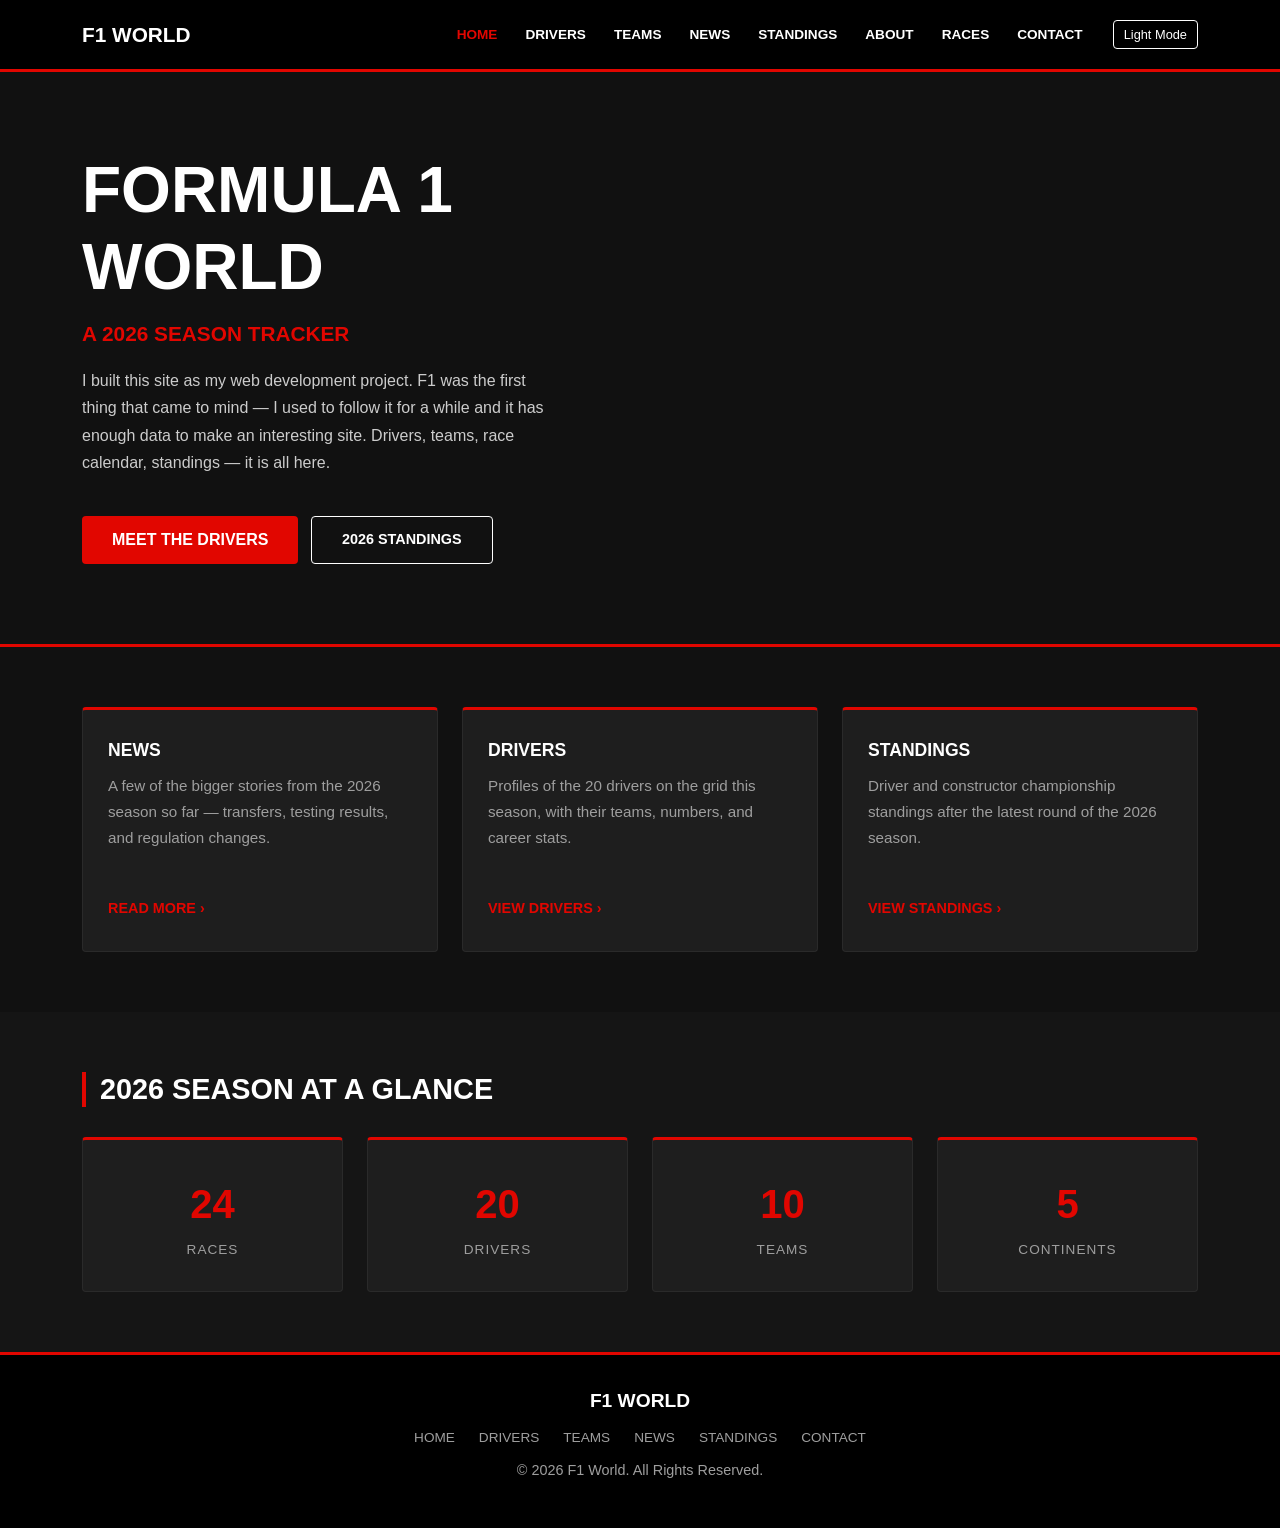
==== commit aa9845f2: "Add home page" ====
--- a/index.html
+++ b/index.html
@@ -26,6 +26,7 @@
                     <li class="nav-item"><a class="nav-link " href="news.html">News</a></li>
                     <li class="nav-item"><a class="nav-link " href="standings.html">Standings</a></li>
                     <li class="nav-item"><a class="nav-link " href="about.html">About</a></li>
+                    <li class="nav-item"><a class="nav-link " href="races.html">Races</a></li>
                     <li class="nav-item"><a class="nav-link " href="contact.html">Contact</a></li>
                 </ul>
                 <button id="darkModeToggle" class="btn btn-sm ms-3">Light Mode</button>
@@ -133,6 +134,7 @@
                 <a href="drivers.html">Drivers</a>
                 <a href="teams.html">Teams</a>
                 <a href="news.html">News</a>
+                <a href="standings.html">Standings</a>
                 <a href="contact.html">Contact</a>
             </div>
             <p>&copy; 2026 F1 World. All Rights Reserved.</p>
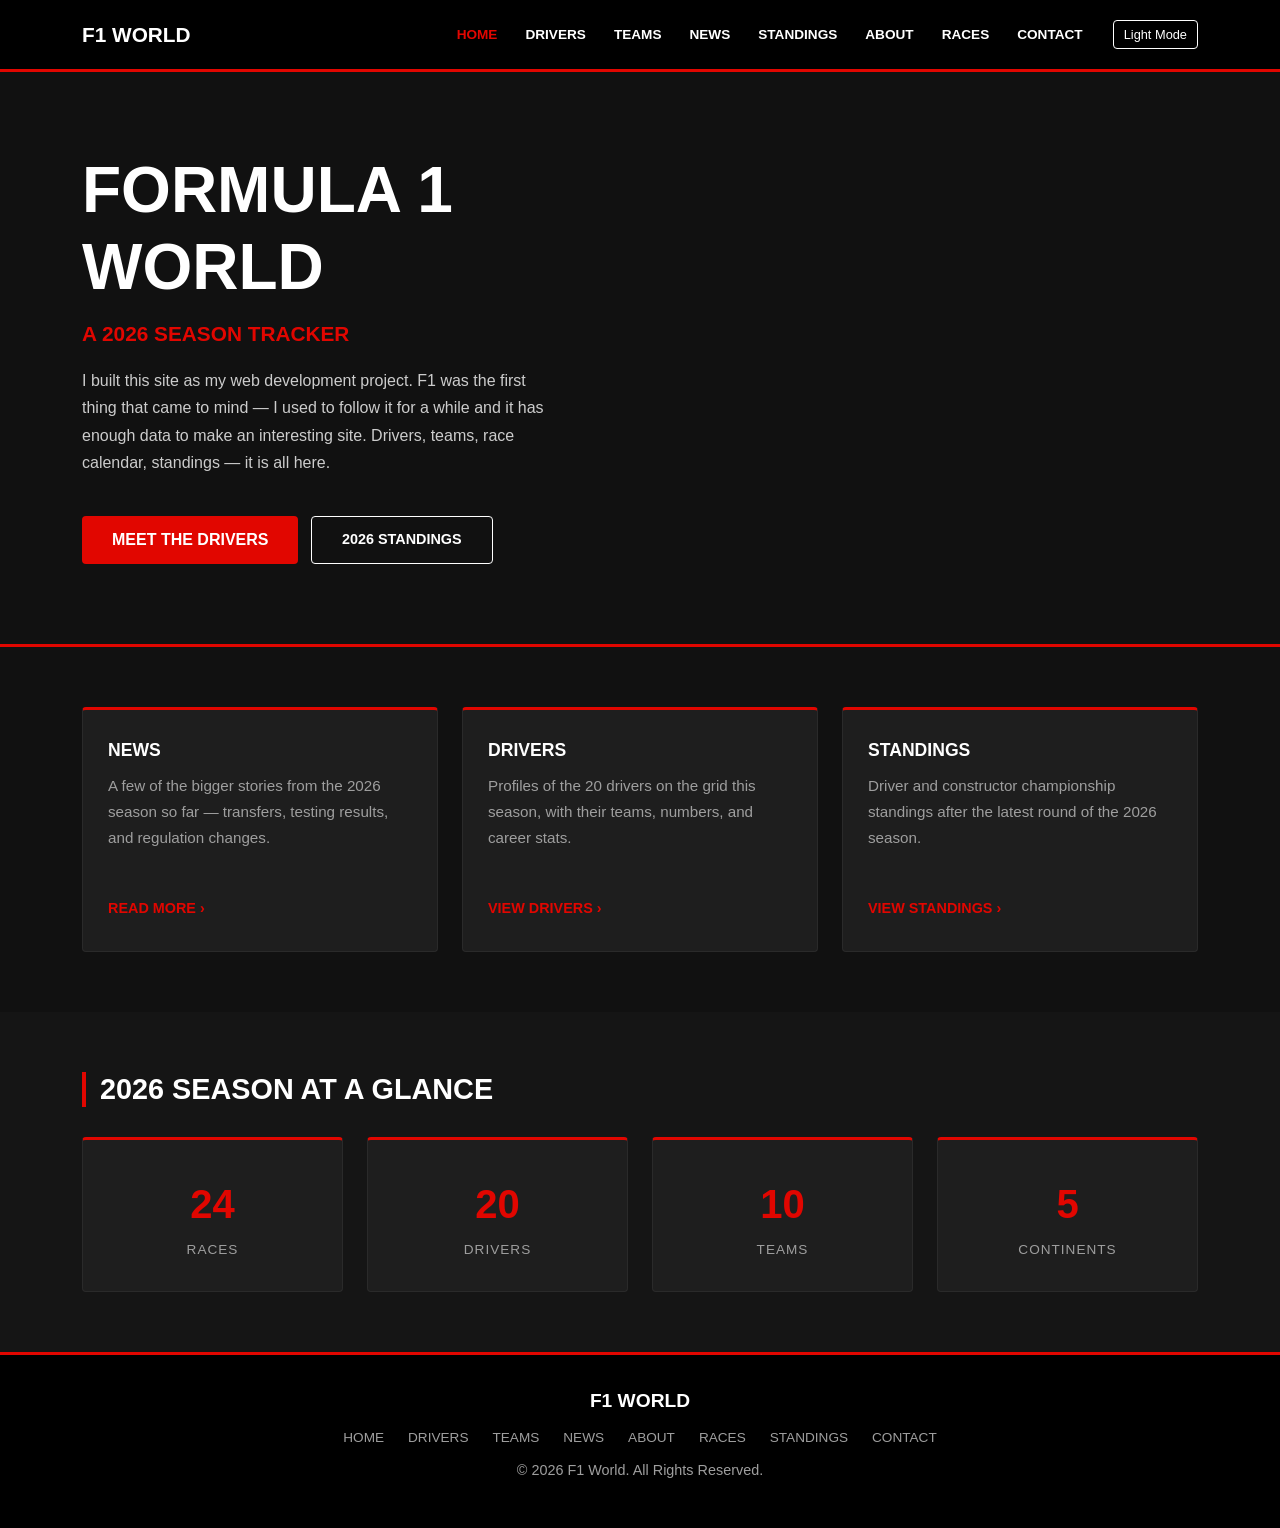
==== commit e849e86c: "Add Races link to navbar" ====
--- a/index.html
+++ b/index.html
@@ -134,6 +134,8 @@
                 <a href="drivers.html">Drivers</a>
                 <a href="teams.html">Teams</a>
                 <a href="news.html">News</a>
+                <a href="about.html">About</a>
+                <a href="races.html">Races</a>
                 <a href="standings.html">Standings</a>
                 <a href="contact.html">Contact</a>
             </div>
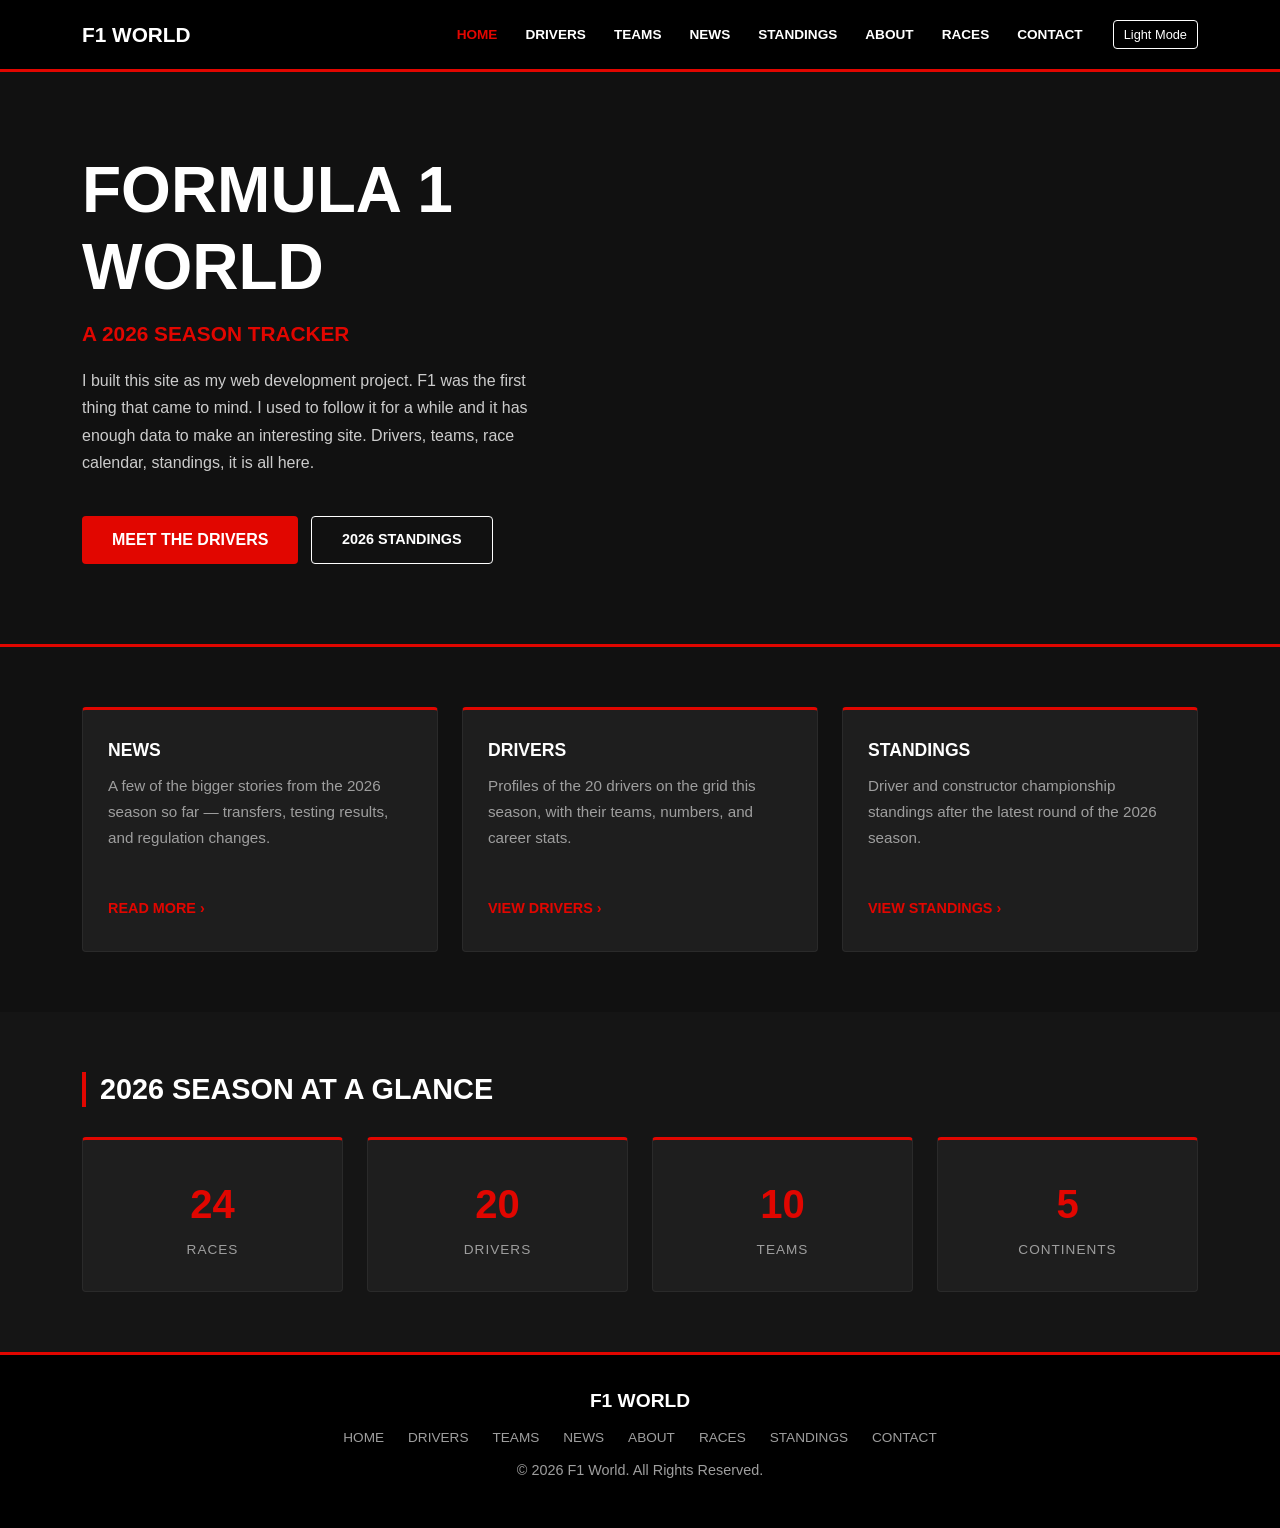
==== commit eedfe7ca: "Update contact page, homepage, styling and script" ====
--- a/index.html
+++ b/index.html
@@ -11,8 +11,8 @@
 </head>
 <body>
 
-    <!-- ===== NAVBAR ===== -->
-        <nav class="navbar navbar-expand-lg">
+    <!-- nav bar - same on every page -->
+    <nav class="navbar navbar-expand-lg">
         <div class="container">
             <a class="navbar-brand" href="index.html"><span>F1 World</span></a>
             <button class="navbar-toggler" type="button" data-bs-toggle="collapse" data-bs-target="#mainNavbar">
@@ -21,21 +21,21 @@
             <div class="collapse navbar-collapse" id="mainNavbar">
                 <ul class="navbar-nav ms-auto">
                     <li class="nav-item"><a class="nav-link active" href="index.html">Home</a></li>
-                    <li class="nav-item"><a class="nav-link " href="drivers.html">Drivers</a></li>
-                    <li class="nav-item"><a class="nav-link " href="teams.html">Teams</a></li>
-                    <li class="nav-item"><a class="nav-link " href="news.html">News</a></li>
-                    <li class="nav-item"><a class="nav-link " href="standings.html">Standings</a></li>
-                    <li class="nav-item"><a class="nav-link " href="about.html">About</a></li>
-                    <li class="nav-item"><a class="nav-link " href="races.html">Races</a></li>
-                    <li class="nav-item"><a class="nav-link " href="contact.html">Contact</a></li>
+                    <li class="nav-item"><a class="nav-link" href="drivers.html">Drivers</a></li>
+                    <li class="nav-item"><a class="nav-link" href="teams.html">Teams</a></li>
+                    <li class="nav-item"><a class="nav-link" href="news.html">News</a></li>
+                    <li class="nav-item"><a class="nav-link" href="standings.html">Standings</a></li>
+                    <li class="nav-item"><a class="nav-link" href="about.html">About</a></li>
+                    <li class="nav-item"><a class="nav-link" href="races.html">Races</a></li>
+                    <li class="nav-item"><a class="nav-link" href="contact.html">Contact</a></li>
                 </ul>
                 <button id="darkModeToggle" class="btn btn-sm ms-3">Light Mode</button>
             </div>
         </div>
     </nav>
 
-    <!-- ===== HERO SECTION ===== -->
-        <section class="hero">
+    <!-- hero / intro -->
+    <section class="hero">
         <div class="container">
             <div class="row">
                 <div class="col-lg-7">
@@ -43,9 +43,9 @@
                     <p class="hero-subtitle">A 2026 Season Tracker</p>
                     <p class="mt-3" style="color: #ccc; max-width: 480px;">
                         I built this site as my web development project. F1 was the first thing 
-                        that came to mind — I used to follow it for a while and it has 
+                        that came to mind. I used to follow it for a while and it has 
                         enough data to make an interesting site. Drivers, teams, race calendar, 
-                        standings — it is all here.
+                        standings, it is all here.
                     </p>
                     <a href="drivers.html" class="btn btn-f1 mt-4 me-2">Meet the Drivers</a>
                     <a href="standings.html" class="btn mt-4" style="border:1px solid #fff; color:#fff; padding:12px 30px; border-radius:4px; font-weight:700; text-transform:uppercase; font-size:0.9rem;">
@@ -56,8 +56,8 @@
         </div>
     </section>
 
-    <!-- ===== FEATURE CARDS ===== -->
-        <section style="padding: 60px 0; background-color: #111;">
+    <!-- 3 quick links to the other pages -->
+    <section style="padding: 60px 0; background-color: #111;">
         <div class="container">
             <div class="row g-4">
 
@@ -92,40 +92,39 @@
         </div>
     </section>
 
-    <!-- ===== 2026 SEASON SNAPSHOT ===== -->
+    <!-- a few quick stats about the season -->
     <section style="padding: 60px 0;">
         <div class="container">
             <h2 class="section-title">2026 Season at a Glance</h2>
             <div class="row g-4 text-center">
                 <div class="col-6 col-md-3">
-                    <div style="border: 1px solid #2a2a2a; border-top: 3px solid #e10600; padding: 30px 10px; border-radius:4px; background:#1e1e1e;">
-                        <div style="font-size:2.5rem; font-weight:900; color:#e10600;">24</div>
-                        <div style="color:#9e9e9e; font-size:0.85rem; text-transform:uppercase; letter-spacing:1px;">Races</div>
+                    <div class="stat-box">
+                        <div class="stat-number">24</div>
+                        <div class="stat-label">Races</div>
                     </div>
                 </div>
                 <div class="col-6 col-md-3">
-                    <div style="border: 1px solid #2a2a2a; border-top: 3px solid #e10600; padding: 30px 10px; border-radius:4px; background:#1e1e1e;">
-                        <div style="font-size:2.5rem; font-weight:900; color:#e10600;">20</div>
-                        <div style="color:#9e9e9e; font-size:0.85rem; text-transform:uppercase; letter-spacing:1px;">Drivers</div>
+                    <div class="stat-box">
+                        <div class="stat-number">20</div>
+                        <div class="stat-label">Drivers</div>
                     </div>
                 </div>
                 <div class="col-6 col-md-3">
-                    <div style="border: 1px solid #2a2a2a; border-top: 3px solid #e10600; padding: 30px 10px; border-radius:4px; background:#1e1e1e;">
-                        <div style="font-size:2.5rem; font-weight:900; color:#e10600;">10</div>
-                        <div style="color:#9e9e9e; font-size:0.85rem; text-transform:uppercase; letter-spacing:1px;">Teams</div>
+                    <div class="stat-box">
+                        <div class="stat-number">10</div>
+                        <div class="stat-label">Teams</div>
                     </div>
                 </div>
                 <div class="col-6 col-md-3">
-                    <div style="border: 1px solid #2a2a2a; border-top: 3px solid #e10600; padding: 30px 10px; border-radius:4px; background:#1e1e1e;">
-                        <div style="font-size:2.5rem; font-weight:900; color:#e10600;">5</div>
-                        <div style="color:#9e9e9e; font-size:0.85rem; text-transform:uppercase; letter-spacing:1px;">Continents</div>
+                    <div class="stat-box">
+                        <div class="stat-number">5</div>
+                        <div class="stat-label">Continents</div>
                     </div>
                 </div>
             </div>
         </div>
     </section>
 
-    <!-- ===== FOOTER ===== -->
     <footer>
         <div class="container">
             <div class="footer-brand">F1 World</div>
